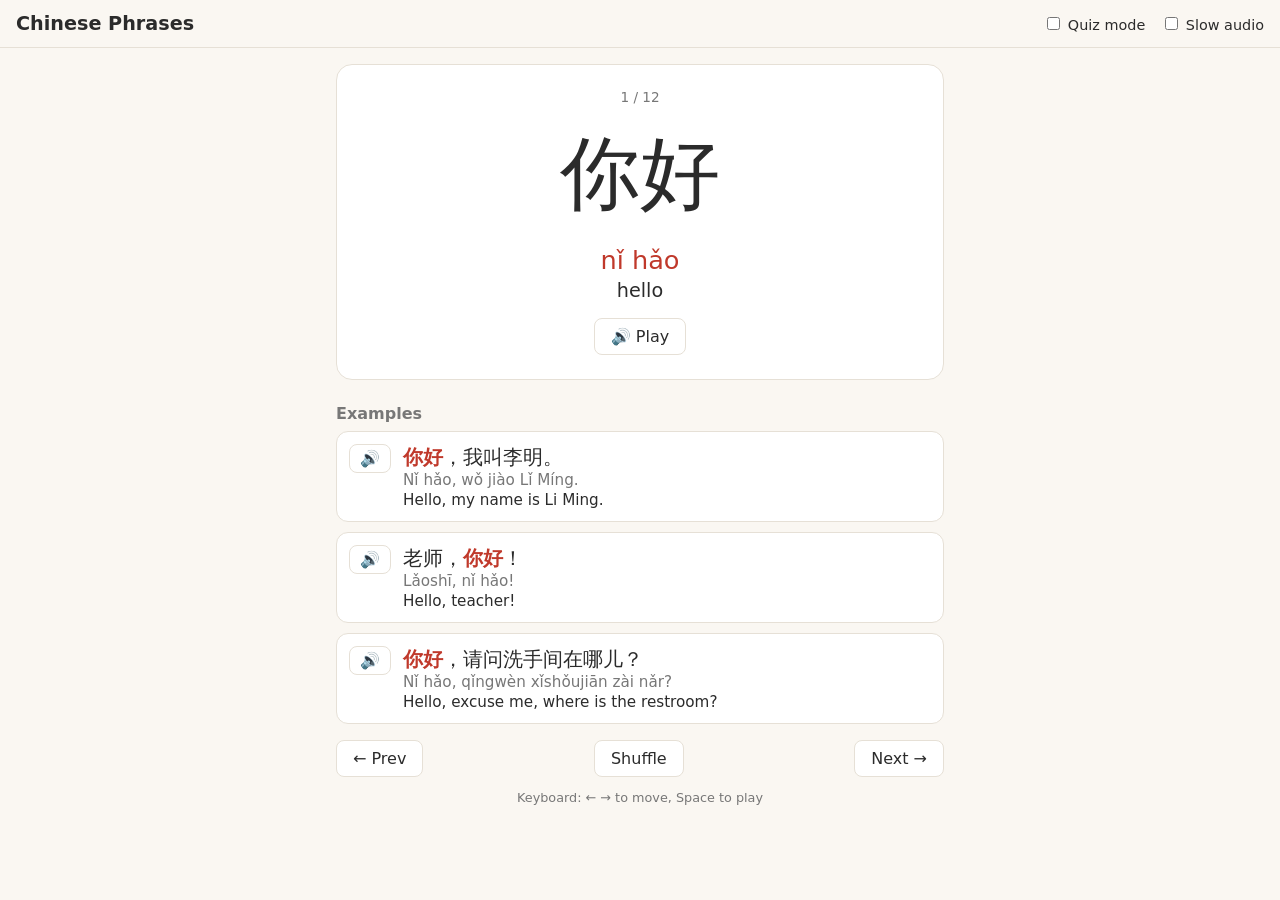
==== index.html @ 8a3360aa "First version: phrase cards, audio, examples, quiz mode" ====
<!doctype html>
<html lang="en">
<head>
  <meta charset="utf-8">
  <meta name="viewport" content="width=device-width, initial-scale=1">
  <title>Chinese Phrases</title>
  <link rel="stylesheet" href="styles.css">
</head>
<body>
  <header>
    <h1>Chinese Phrases</h1>
    <div class="controls">
      <label><input type="checkbox" id="quiz-toggle"> Quiz mode</label>
      <label><input type="checkbox" id="slow-toggle"> Slow audio</label>
    </div>
  </header>

  <main>
    <p id="voice-warning" class="warning" hidden>
      No Chinese voice was found in this browser, so audio won't play.
      Try Microsoft Edge or Chrome, or add a Chinese voice in
      Windows Settings → Time &amp; language → Speech.
    </p>

    <section class="card">
      <div class="counter" id="counter"></div>
      <button class="hanzi" id="hanzi" title="Click to hear it"></button>
      <div class="reveal" id="reveal">
        <div class="pinyin" id="pinyin"></div>
        <div class="meaning" id="meaning"></div>
      </div>
      <button class="show-answer" id="show-answer" hidden>Show answer</button>
      <button class="play" id="play">🔊 Play</button>
    </section>

    <section class="examples">
      <h2>Examples</h2>
      <ol id="examples"></ol>
    </section>

    <nav class="nav">
      <button id="prev">← Prev</button>
      <button id="shuffle">Shuffle</button>
      <button id="next">Next →</button>
    </nav>
    <p class="hint">Keyboard: ← → to move, Space to play</p>
  </main>

  <script src="phrases.js"></script>
  <script src="app.js"></script>
</body>
</html>
---- styles.css ----
:root {
  --bg: #faf7f2;
  --card: #ffffff;
  --text: #2b2b2b;
  --muted: #777;
  --accent: #c0392b;
  --border: #e6e0d6;
}

@media (prefers-color-scheme: dark) {
  :root {
    --bg: #1c1b1a;
    --card: #262523;
    --text: #eeeae4;
    --muted: #a09a92;
    --accent: #e8665a;
    --border: #3a3835;
  }
}

* { box-sizing: border-box; }

body {
  margin: 0;
  background: var(--bg);
  color: var(--text);
  font-family: system-ui, "Segoe UI", "Microsoft YaHei", sans-serif;
}

header {
  display: flex;
  flex-wrap: wrap;
  justify-content: space-between;
  align-items: center;
  gap: 8px;
  padding: 12px 16px;
  border-bottom: 1px solid var(--border);
}

h1 { font-size: 1.2rem; margin: 0; }
h2 { font-size: 1rem; color: var(--muted); margin: 0 0 8px; }

.controls { display: flex; gap: 16px; font-size: 0.9rem; }

main { max-width: 640px; margin: 0 auto; padding: 16px; }

.warning {
  background: #fff3cd;
  color: #664d03;
  padding: 10px 12px;
  border-radius: 8px;
  font-size: 0.9rem;
}

.card {
  background: var(--card);
  border: 1px solid var(--border);
  border-radius: 16px;
  padding: 24px 16px;
  text-align: center;
}

.counter { color: var(--muted); font-size: 0.85rem; }

.hanzi {
  display: block;
  margin: 8px auto;
  background: none;
  border: none;
  color: var(--text);
  font-size: 5rem;
  font-family: "Microsoft YaHei", "PingFang SC", "Noto Sans SC", sans-serif;
  cursor: pointer;
}

.pinyin { font-size: 1.6rem; color: var(--accent); }
.meaning { font-size: 1.2rem; margin-top: 4px; }

.reveal.hidden { visibility: hidden; }

button {
  font: inherit;
  padding: 8px 16px;
  border-radius: 8px;
  border: 1px solid var(--border);
  background: var(--card);
  color: var(--text);
  cursor: pointer;
}
button:hover { border-color: var(--accent); }

.play, .show-answer { margin-top: 16px; }

.examples { margin-top: 24px; }
.examples ol { padding-left: 0; list-style: none; margin: 0; }

.examples li {
  display: flex;
  gap: 12px;
  align-items: flex-start;
  background: var(--card);
  border: 1px solid var(--border);
  border-radius: 12px;
  padding: 12px;
  margin-bottom: 10px;
}

.examples li button { padding: 4px 10px; flex-shrink: 0; }
.ex-zh { font-size: 1.25rem; }
.ex-zh mark { background: none; color: var(--accent); font-weight: 600; }
.ex-pinyin { color: var(--muted); font-size: 0.95rem; }
.ex-en { font-size: 0.95rem; margin-top: 2px; }

.nav { display: flex; justify-content: space-between; margin-top: 16px; }
.hint { text-align: center; color: var(--muted); font-size: 0.8rem; }
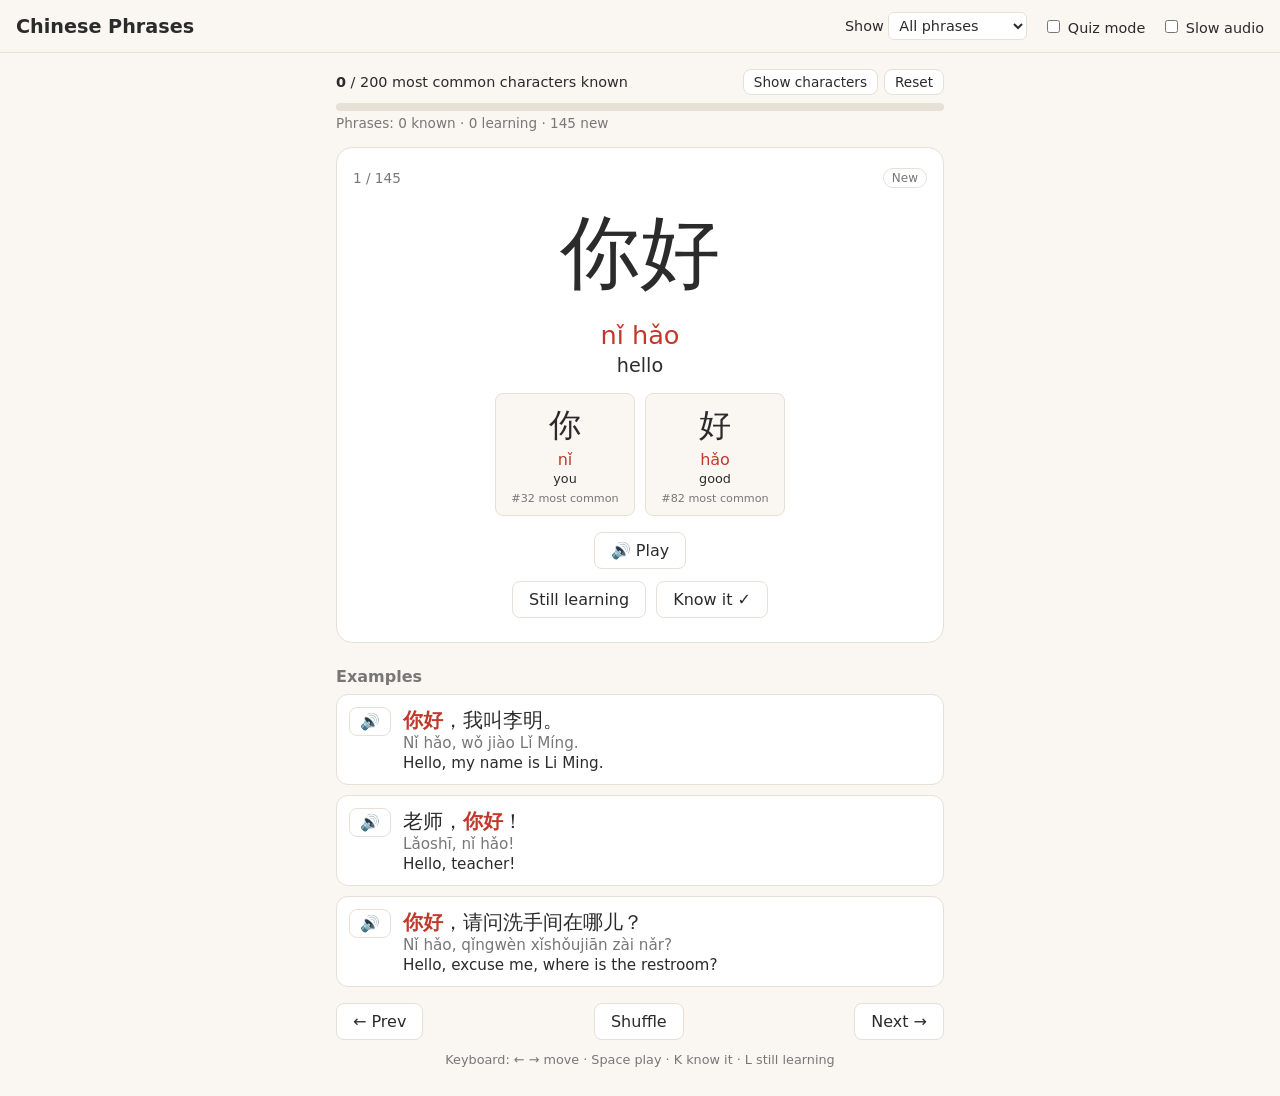
==== commit 7410361d: "Add progress tracking, character breakdown, and 133 phrases covering the top 200 characters" ====
--- a/index.html
+++ b/index.html
@@ -10,6 +10,15 @@
   <header>
     <h1>Chinese Phrases</h1>
     <div class="controls">
+      <label>Show
+        <select id="filter">
+          <option value="all">All phrases</option>
+          <option value="notknown">Not known yet</option>
+          <option value="new">New</option>
+          <option value="learning">Still learning</option>
+          <option value="known">Known</option>
+        </select>
+      </label>
       <label><input type="checkbox" id="quiz-toggle"> Quiz mode</label>
       <label><input type="checkbox" id="slow-toggle"> Slow audio</label>
     </div>
@@ -22,30 +31,71 @@
       Windows Settings → Time &amp; language → Speech.
     </p>
 
-    <section class="card">
-      <div class="counter" id="counter"></div>
-      <button class="hanzi" id="hanzi" title="Click to hear it"></button>
-      <div class="reveal" id="reveal">
-        <div class="pinyin" id="pinyin"></div>
-        <div class="meaning" id="meaning"></div>
+    <!-- Progress summary -->
+    <section class="progress">
+      <div class="progress-line">
+        <span><strong id="chars-known">0</strong> / 200 most common characters known</span>
+        <span class="progress-actions">
+          <button id="grid-toggle" class="small">Show characters</button>
+          <button id="reset" class="small">Reset</button>
+        </span>
       </div>
-      <button class="show-answer" id="show-answer" hidden>Show answer</button>
-      <button class="play" id="play">🔊 Play</button>
+      <div class="bar"><div class="bar-fill" id="bar-fill"></div></div>
+      <div class="phrase-stats" id="phrase-stats"></div>
+
+      <div id="grid-panel" hidden>
+        <div class="legend">
+          <span><i class="dot known"></i>Known</span>
+          <span><i class="dot learning"></i>Learning</span>
+          <span><i class="dot"></i>Not yet</span>
+          <span class="muted">Click a character to jump to a phrase that uses it</span>
+        </div>
+        <div class="char-grid" id="char-grid"></div>
+      </div>
     </section>
 
-    <section class="examples">
-      <h2>Examples</h2>
-      <ol id="examples"></ol>
+    <!-- Shown when the filter has no phrases -->
+    <section class="card" id="empty" hidden>
+      <p>No phrases here yet. Pick a different option under “Show”.</p>
     </section>
 
-    <nav class="nav">
-      <button id="prev">← Prev</button>
-      <button id="shuffle">Shuffle</button>
-      <button id="next">Next →</button>
-    </nav>
-    <p class="hint">Keyboard: ← → to move, Space to play</p>
+    <div id="study">
+      <section class="card">
+        <div class="card-top">
+          <span class="counter" id="counter"></span>
+          <span class="badge" id="badge"></span>
+        </div>
+        <button class="hanzi" id="hanzi" title="Click to hear it"></button>
+        <div class="reveal" id="reveal">
+          <div class="pinyin" id="pinyin"></div>
+          <div class="meaning" id="meaning"></div>
+          <div class="breakdown" id="breakdown"></div>
+        </div>
+        <button class="show-answer" id="show-answer" hidden>Show answer</button>
+        <div class="card-actions">
+          <button id="play">🔊 Play</button>
+        </div>
+        <div class="mark">
+          <button id="mark-learning" class="learning-btn">Still learning</button>
+          <button id="mark-known" class="known-btn">Know it ✓</button>
+        </div>
+      </section>
+
+      <section class="examples">
+        <h2>Examples</h2>
+        <ol id="examples"></ol>
+      </section>
+
+      <nav class="nav">
+        <button id="prev">← Prev</button>
+        <button id="shuffle">Shuffle</button>
+        <button id="next">Next →</button>
+      </nav>
+      <p class="hint">Keyboard: ← → move · Space play · K know it · L still learning</p>
+    </div>
   </main>
 
+  <script src="chars.js"></script>
   <script src="phrases.js"></script>
   <script src="app.js"></script>
 </body>
--- a/styles.css
+++ b/styles.css
@@ -5,6 +5,10 @@
   --muted: #777;
   --accent: #c0392b;
   --border: #e6e0d6;
+  --known: #2e8b57;
+  --known-soft: #dff1e6;
+  --learning: #b7860b;
+  --learning-soft: #fbf0d0;
 }
 
 @media (prefers-color-scheme: dark) {
@@ -15,10 +19,15 @@
     --muted: #a09a92;
     --accent: #e8665a;
     --border: #3a3835;
+    --known: #5cc98a;
+    --known-soft: #1f3a2a;
+    --learning: #e0b340;
+    --learning-soft: #3d3218;
   }
 }
 
 * { box-sizing: border-box; }
+[hidden] { display: none !important; }
 
 body {
   margin: 0;
@@ -40,9 +49,20 @@
 h1 { font-size: 1.2rem; margin: 0; }
 h2 { font-size: 1rem; color: var(--muted); margin: 0 0 8px; }
 
-.controls { display: flex; gap: 16px; font-size: 0.9rem; }
+.controls { display: flex; flex-wrap: wrap; gap: 16px; font-size: 0.9rem; align-items: center; }
+
+select {
+  font: inherit;
+  padding: 4px 6px;
+  border-radius: 6px;
+  border: 1px solid var(--border);
+  background: var(--card);
+  color: var(--text);
+}
 
 main { max-width: 640px; margin: 0 auto; padding: 16px; }
+
+.muted { color: var(--muted); }
 
 .warning {
   background: #fff3cd;
@@ -52,32 +72,6 @@
   font-size: 0.9rem;
 }
 
-.card {
-  background: var(--card);
-  border: 1px solid var(--border);
-  border-radius: 16px;
-  padding: 24px 16px;
-  text-align: center;
-}
-
-.counter { color: var(--muted); font-size: 0.85rem; }
-
-.hanzi {
-  display: block;
-  margin: 8px auto;
-  background: none;
-  border: none;
-  color: var(--text);
-  font-size: 5rem;
-  font-family: "Microsoft YaHei", "PingFang SC", "Noto Sans SC", sans-serif;
-  cursor: pointer;
-}
-
-.pinyin { font-size: 1.6rem; color: var(--accent); }
-.meaning { font-size: 1.2rem; margin-top: 4px; }
-
-.reveal.hidden { visibility: hidden; }
-
 button {
   font: inherit;
   padding: 8px 16px;
@@ -88,8 +82,128 @@
   cursor: pointer;
 }
 button:hover { border-color: var(--accent); }
-
-.play, .show-answer { margin-top: 16px; }
+button.small { padding: 4px 10px; font-size: 0.85rem; }
+
+/* ---------- Progress ---------- */
+
+.progress { margin-bottom: 16px; font-size: 0.9rem; }
+
+.progress-line {
+  display: flex;
+  flex-wrap: wrap;
+  justify-content: space-between;
+  align-items: center;
+  gap: 8px;
+}
+.progress-actions { display: flex; gap: 6px; }
+
+.bar {
+  height: 8px;
+  background: var(--border);
+  border-radius: 4px;
+  overflow: hidden;
+  margin: 8px 0 4px;
+}
+.bar-fill { height: 100%; width: 0; background: var(--known); transition: width 0.3s; }
+
+.phrase-stats { color: var(--muted); font-size: 0.85rem; }
+
+.legend { display: flex; flex-wrap: wrap; gap: 12px; margin: 12px 0 8px; font-size: 0.8rem; }
+.dot {
+  display: inline-block;
+  width: 10px; height: 10px;
+  border-radius: 3px;
+  margin-right: 4px;
+  border: 1px solid var(--border);
+  background: var(--card);
+  vertical-align: -1px;
+}
+.dot.known { background: var(--known); border-color: var(--known); }
+.dot.learning { background: var(--learning); border-color: var(--learning); }
+
+.char-grid {
+  display: grid;
+  grid-template-columns: repeat(auto-fill, minmax(36px, 1fr));
+  gap: 4px;
+}
+.grid-char {
+  padding: 4px 0;
+  font-size: 1.1rem;
+  font-family: "Microsoft YaHei", "PingFang SC", "Noto Sans SC", sans-serif;
+}
+.grid-char.known { background: var(--known-soft); border-color: var(--known); }
+.grid-char.learning { background: var(--learning-soft); border-color: var(--learning); }
+
+/* ---------- Phrase card ---------- */
+
+.card {
+  background: var(--card);
+  border: 1px solid var(--border);
+  border-radius: 16px;
+  padding: 20px 16px 24px;
+  text-align: center;
+}
+
+.card-top { display: flex; justify-content: space-between; align-items: center; }
+.counter { color: var(--muted); font-size: 0.85rem; }
+
+.badge {
+  font-size: 0.75rem;
+  padding: 2px 8px;
+  border-radius: 999px;
+  border: 1px solid var(--border);
+  color: var(--muted);
+}
+.badge.known { color: var(--known); border-color: var(--known); }
+.badge.learning { color: var(--learning); border-color: var(--learning); }
+
+.hanzi {
+  display: block;
+  margin: 4px auto;
+  background: none;
+  border: none;
+  color: var(--text);
+  font-size: 5rem;
+  font-family: "Microsoft YaHei", "PingFang SC", "Noto Sans SC", sans-serif;
+  cursor: pointer;
+}
+
+.pinyin { font-size: 1.6rem; color: var(--accent); }
+.meaning { font-size: 1.2rem; margin-top: 4px; }
+
+.reveal.hidden { visibility: hidden; }
+
+.breakdown {
+  display: flex;
+  justify-content: center;
+  flex-wrap: wrap;
+  gap: 10px;
+  margin-top: 16px;
+}
+
+.char-tile {
+  display: flex;
+  flex-direction: column;
+  align-items: center;
+  gap: 2px;
+  width: 140px;
+  padding: 10px 8px;
+  background: var(--bg);
+}
+.ct-char { font-size: 2rem; font-family: "Microsoft YaHei", "PingFang SC", "Noto Sans SC", sans-serif; }
+.ct-pinyin { color: var(--accent); }
+.ct-meaning { font-size: 0.8rem; line-height: 1.3; }
+.ct-rank { font-size: 0.7rem; color: var(--muted); margin-top: 2px; }
+
+.show-answer, .card-actions { margin-top: 16px; }
+
+.mark { display: flex; justify-content: center; gap: 10px; margin-top: 12px; }
+.learning-btn.active { background: var(--learning-soft); border-color: var(--learning); }
+.known-btn.active { background: var(--known-soft); border-color: var(--known); }
+.learning-btn:hover { border-color: var(--learning); }
+.known-btn:hover { border-color: var(--known); }
+
+/* ---------- Examples ---------- */
 
 .examples { margin-top: 24px; }
 .examples ol { padding-left: 0; list-style: none; margin: 0; }
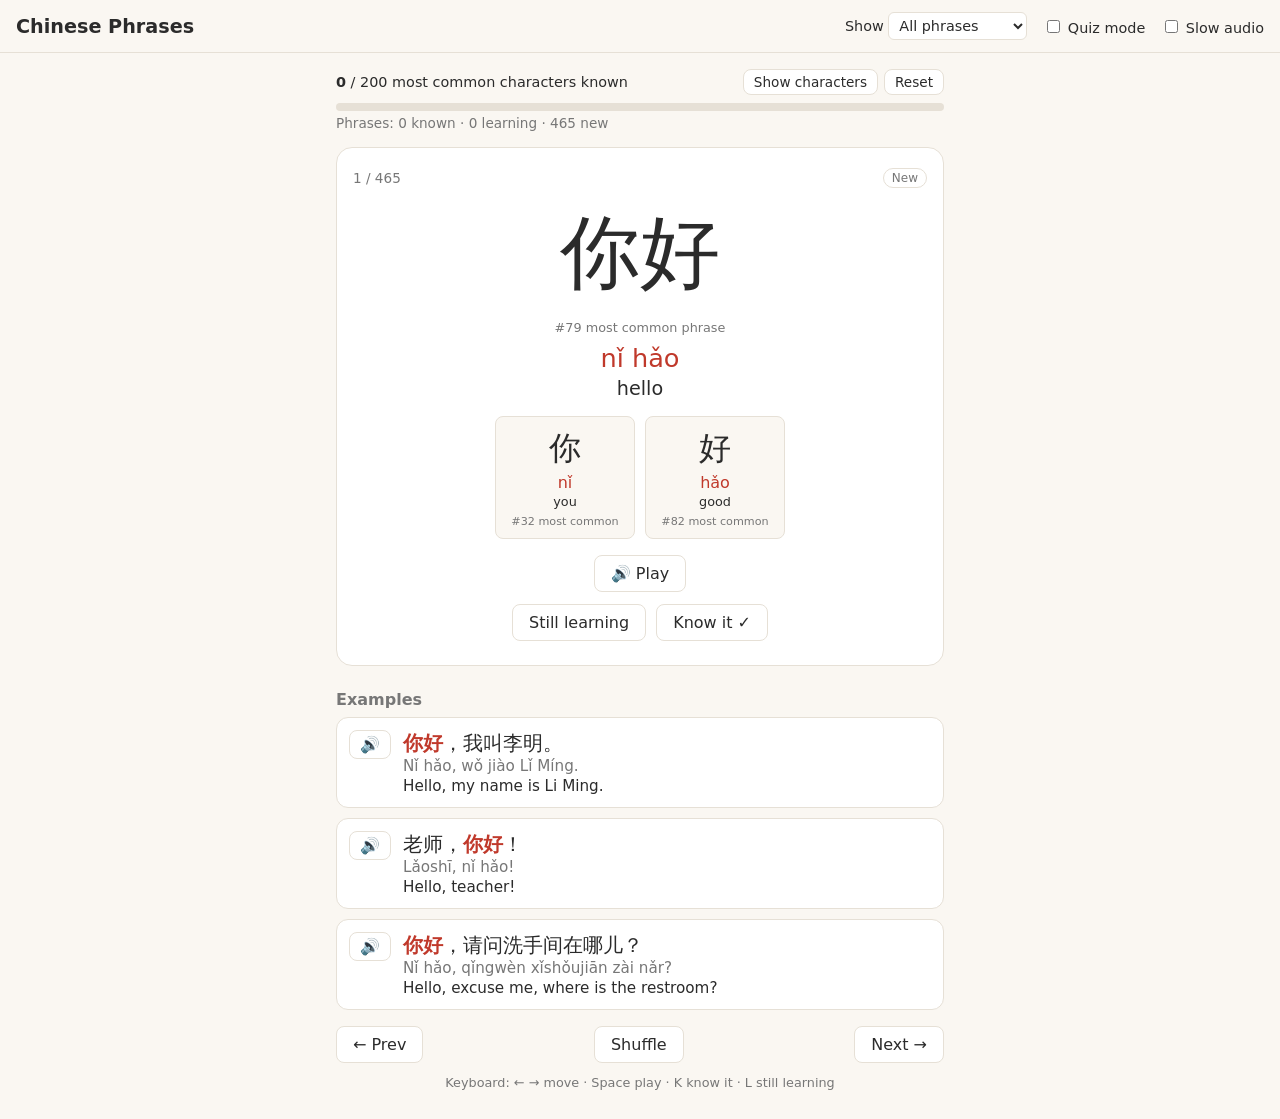
==== commit c829736f: "Add the 400 most common spoken two-character phrases Adds phrases-common.js with 319 new phrases so " ====
--- a/index.html
+++ b/index.html
@@ -66,6 +66,7 @@
           <span class="badge" id="badge"></span>
         </div>
         <button class="hanzi" id="hanzi" title="Click to hear it"></button>
+        <div class="phrase-rank" id="phrase-rank"></div>
         <div class="reveal" id="reveal">
           <div class="pinyin" id="pinyin"></div>
           <div class="meaning" id="meaning"></div>
@@ -97,6 +98,7 @@
 
   <script src="chars.js"></script>
   <script src="phrases.js"></script>
+  <script src="phrases-common.js"></script>
   <script src="app.js"></script>
 </body>
 </html>
--- a/styles.css
+++ b/styles.css
@@ -168,6 +168,8 @@
   cursor: pointer;
 }
 
+.phrase-rank { color: var(--muted); font-size: 0.8rem; min-height: 1em; margin-bottom: 8px; }
+
 .pinyin { font-size: 1.6rem; color: var(--accent); }
 .meaning { font-size: 1.2rem; margin-top: 4px; }
 
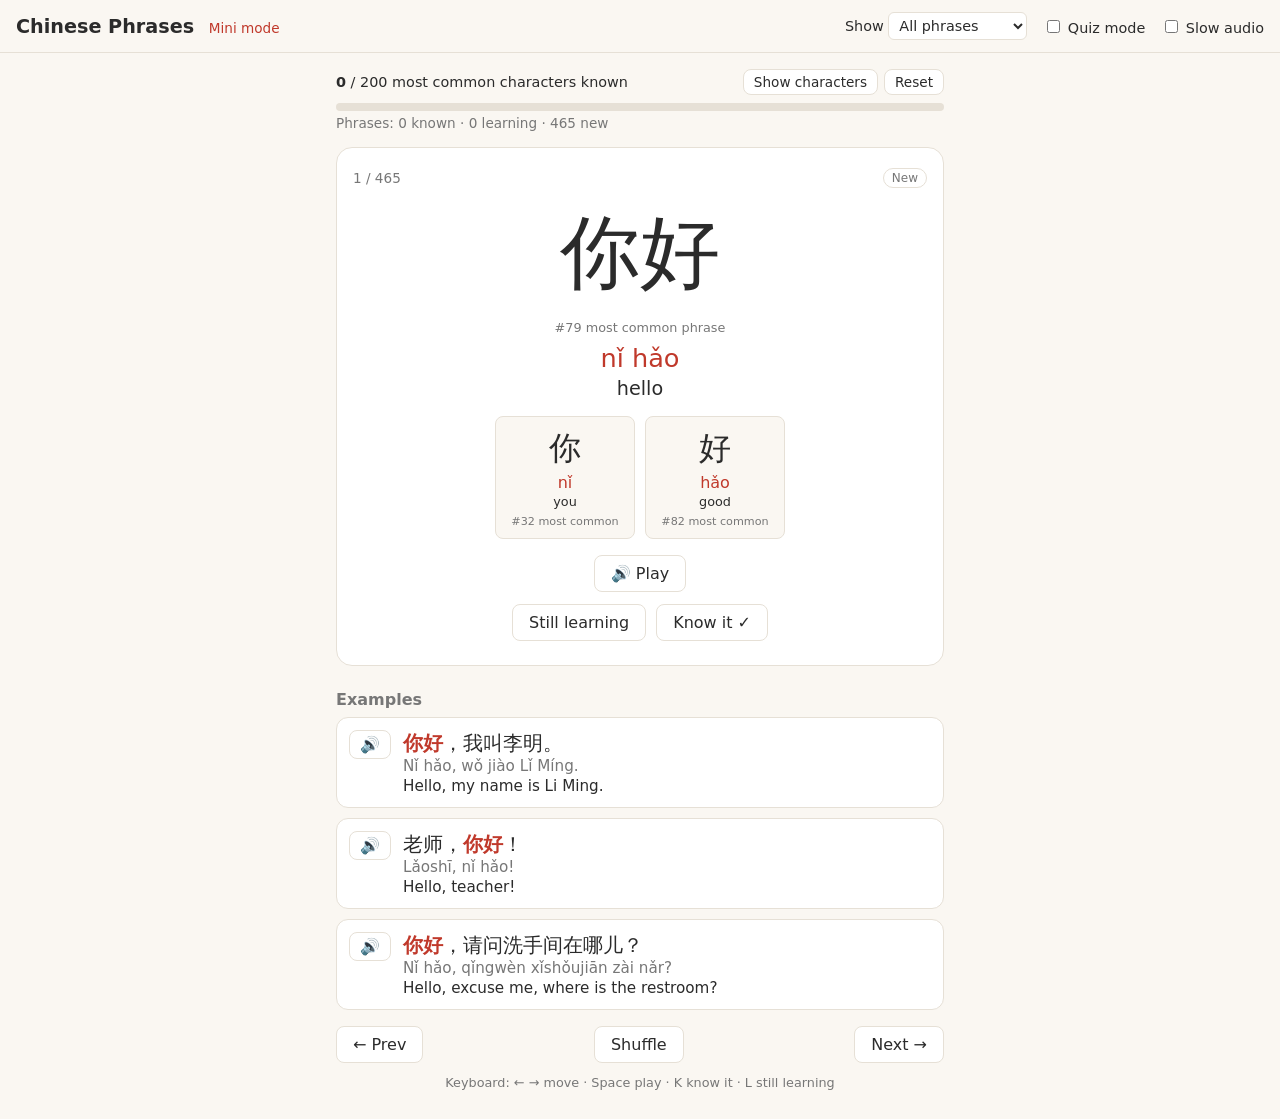
==== commit 6addd95a: "Add mini mode for the iPhone home screen A one-phrase phone view (mini.html) with Know it / Still le" ====
--- a/index.html
+++ b/index.html
@@ -4,11 +4,16 @@
   <meta charset="utf-8">
   <meta name="viewport" content="width=device-width, initial-scale=1">
   <title>Chinese Phrases</title>
+  <meta name="apple-mobile-web-app-capable" content="yes">
+  <meta name="mobile-web-app-capable" content="yes">
+  <meta name="apple-mobile-web-app-title" content="Phrases">
+  <link rel="apple-touch-icon" href="icon-180.png">
+  <link rel="manifest" href="manifest.json">
   <link rel="stylesheet" href="styles.css">
 </head>
 <body>
   <header>
-    <h1>Chinese Phrases</h1>
+    <h1>Chinese Phrases <a class="mini-mode-link" href="mini.html">Mini mode</a></h1>
     <div class="controls">
       <label>Show
         <select id="filter">
@@ -51,6 +56,7 @@
           <span class="muted">Click a character to jump to a phrase that uses it</span>
         </div>
         <div class="char-grid" id="char-grid"></div>
+        <p class="grid-note" id="grid-note" aria-live="polite"></p>
       </div>
     </section>
 
--- a/styles.css
+++ b/styles.css
@@ -11,8 +11,9 @@
   --learning-soft: #fbf0d0;
 }
 
+/* Dark theme: follows the system setting unless the viewer explicitly picked light or dark */
 @media (prefers-color-scheme: dark) {
-  :root {
+  :root:not([data-theme="light"]) {
     --bg: #1c1b1a;
     --card: #262523;
     --text: #eeeae4;
@@ -23,7 +24,21 @@
     --known-soft: #1f3a2a;
     --learning: #e0b340;
     --learning-soft: #3d3218;
+    color-scheme: dark;
   }
+}
+:root[data-theme="dark"] {
+  --bg: #1c1b1a;
+  --card: #262523;
+  --text: #eeeae4;
+  --muted: #a09a92;
+  --accent: #e8665a;
+  --border: #3a3835;
+  --known: #5cc98a;
+  --known-soft: #1f3a2a;
+  --learning: #e0b340;
+  --learning-soft: #3d3218;
+  color-scheme: dark;
 }
 
 * { box-sizing: border-box; }
@@ -47,6 +62,7 @@
 }
 
 h1 { font-size: 1.2rem; margin: 0; }
+.mini-mode-link { font-size: 0.85rem; font-weight: normal; color: var(--accent); text-decoration: none; margin-left: 8px; }
 h2 { font-size: 1rem; color: var(--muted); margin: 0 0 8px; }
 
 .controls { display: flex; flex-wrap: wrap; gap: 16px; font-size: 0.9rem; align-items: center; }
@@ -131,6 +147,7 @@
   font-size: 1.1rem;
   font-family: "Microsoft YaHei", "PingFang SC", "Noto Sans SC", sans-serif;
 }
+.grid-note { color: var(--muted); font-size: 0.85rem; min-height: 1em; margin: 8px 0 0; }
 .grid-char.known { background: var(--known-soft); border-color: var(--known); }
 .grid-char.learning { background: var(--learning-soft); border-color: var(--learning); }
 
